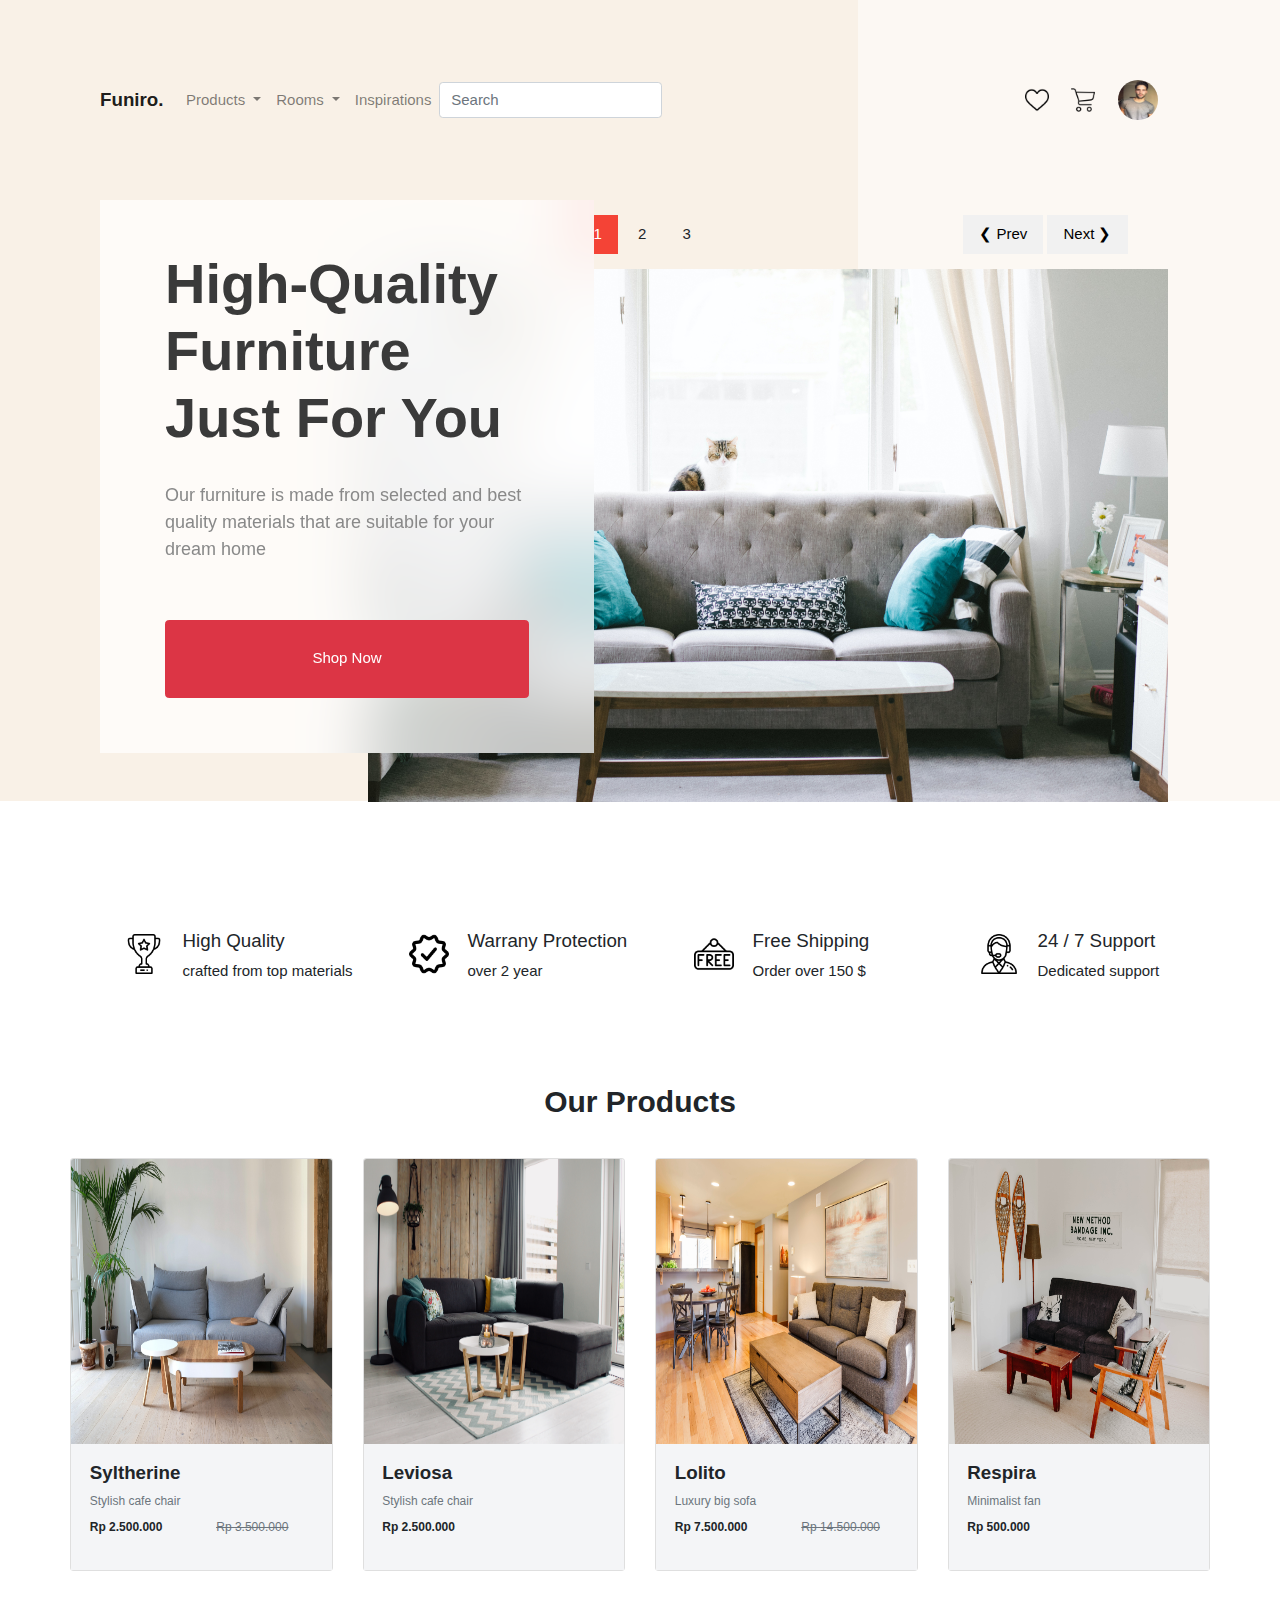
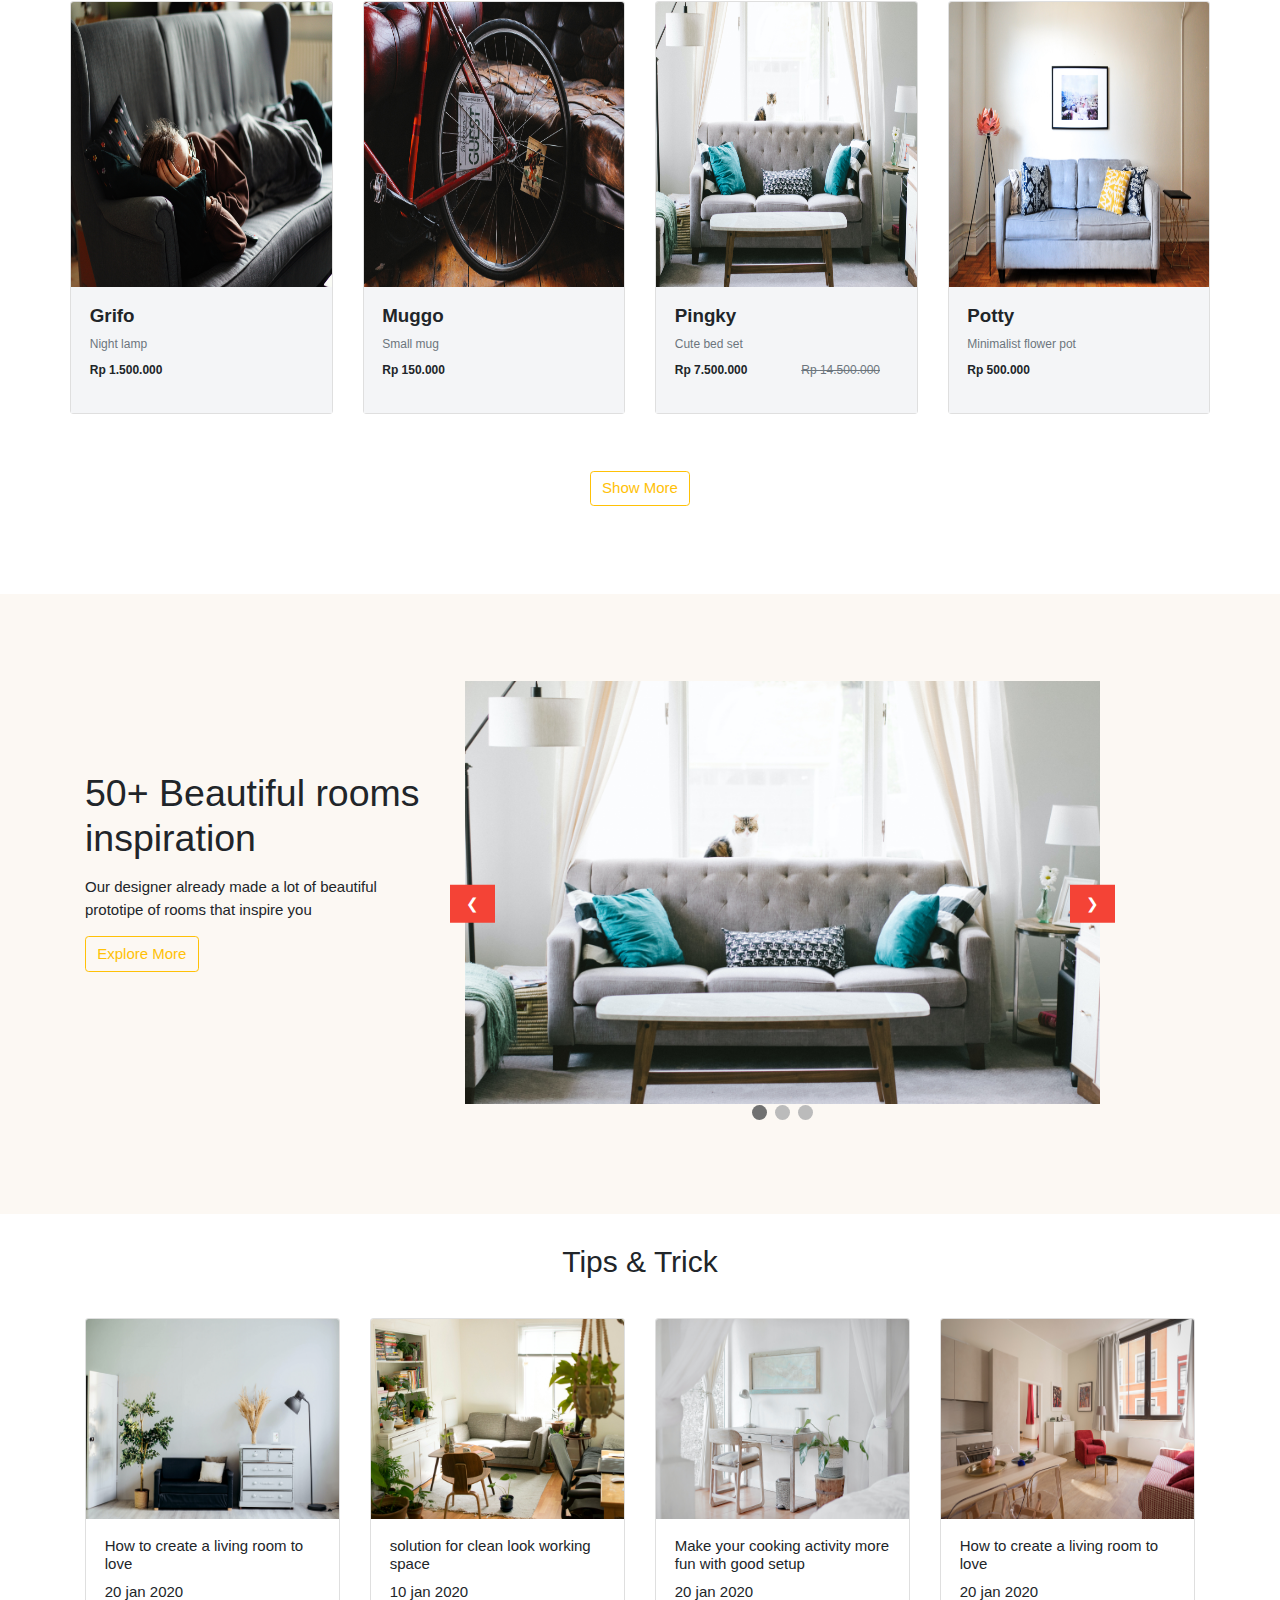
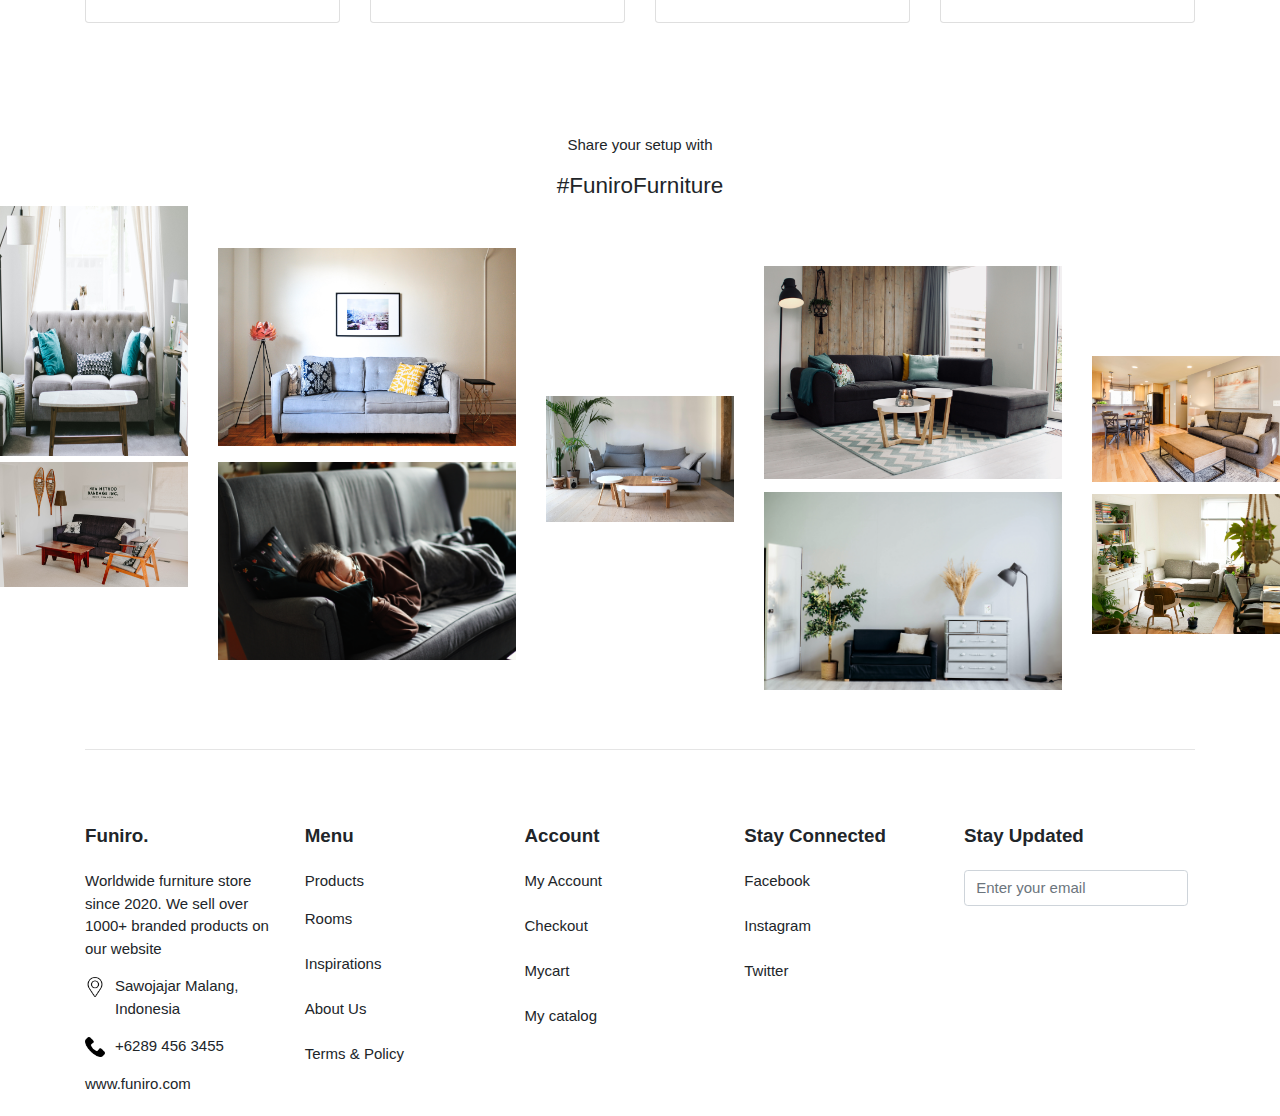
==== index.html @ ca083a2a "Web_Funiro" ====
<!DOCTYPE html>
<html lang="en">
  <head>
    <meta charset="UTF-8" />
    <meta name="viewport" content="width=device-width, initial-scale=1.0" />
    <title>Document</title>
    <link rel="stylesheet" href="https://www.w3schools.com/w3css/4/w3.css" />
    <link rel="stylesheet" href="assets/css/styles.css" />
    <link
      rel="stylesheet"
      href="https://maxcdn.bootstrapcdn.com/bootstrap/4.0.0/css/bootstrap.min.css"
      integrity="sha384-Gn5384xqQ1aoWXA+058RXPxPg6fy4IWvTNh0E263XmFcJlSAwiGgFAW/dAiS6JXm"
      crossorigin="anonymous"
    />
  </head>
  <body>
    <div class="above-the-fold">
      <div class="row">
        <div
          class="col-8"
          
        ></div>
        <div
          class="col-4"
          
        ></div>
      </div>
    </div>
    <div class="container">
      <div class="navbarPosition">
        <nav class="navbar navbar-expand-lg navbar-light">
          <a class="navbar-brand font-weight-bold" href="#">Funiro.</a>
          <button
            class="navbar-toggler"
            type="button"
            data-toggle="collapse"
            data-target="#navbarSupportedContent"
            aria-controls="navbarSupportedContent"
            aria-expanded="false"
            aria-label="Toggle navigation"
          >
            <span class="navbar-toggler-icon"></span>
          </button>
          <div class="collapse navbar-collapse" id="navbarSupportedContent">
            <ul class="navbar-nav mr-auto">
              <li class="nav-item dropdown">
                <a
                  class="nav-link dropdown-toggle"
                  href="#"
                  id="navbarDropdown"
                  role="button"
                  data-toggle="dropdown"
                  aria-haspopup="true"
                  aria-expanded="false"
                >
                  Products
                </a>
                <div class="dropdown-menu" aria-labelledby="navbarDropdown">
                  <a class="dropdown-item" href="#">Action</a>
                  <a class="dropdown-item" href="#">Another action</a>
                  <div class="dropdown-divider"></div>
                  <a class="dropdown-item" href="#">Something else here</a>
                </div>
              </li>
              <li class="nav-item dropdown">
                <a
                  class="nav-link dropdown-toggle"
                  href="#"
                  id="navbarDropdown"
                  role="button"
                  data-toggle="dropdown"
                  aria-haspopup="true"
                  aria-expanded="false"
                >
                  Rooms
                </a>
                <div class="dropdown-menu" aria-labelledby="navbarDropdown">
                  <a class="dropdown-item" href="#">Action</a>
                  <a class="dropdown-item" href="#">Another action</a>
                  <div class="dropdown-divider"></div>
                  <a class="dropdown-item" href="#">Something else here</a>
                </div>
              </li>
              <li class="nav-item">
                <a class="nav-link" href="#">Inspirations</a>
              </li>
              <form class="form-inline my-2 my-lg-0">
                <input
                  class="form-control mr-sm-2"
                  type="search"
                  placeholder="Search"
                  aria-label="Search"
                />
              </form>
            </ul>
            <form class="form-inline my-2 my-lg-0">
              <img
                src="assets/img/heart.png"
                width="24px"
                height="24px"
                class="mr-sm-4"
              />
              <img
                src="assets/img/shopping-cart.png"
                width="24px"
                height="24px"
                class="mr-sm-4"
              />
              <img
                src="assets/img/man.jpg"
                width="40px"
                height="40px"
                class="mr-sm-4 rounded-circle"
              />
            </form>
          </div>
        </nav>
      </div>
    </div>
    <div class="hero">
      <div class="container">
        <div class="row">
          <div class="col mb-4">
            <h1 class="positionText font-weight-bold">
              High-Quality Furniture Just For You
            </h1>
          </div>
        </div>
        <div class="row">
          <div class="col">
            <p class="content">
              Our furniture is made from selected and best quality materials
              that are suitable for your dream home
            </p>
          </div>
        </div>
        <div class="row">
          <div class="col">
            <div class="box">
              <button
                type="button"
                class="btn btn-danger btn-block size-button"
              >
                Shop Now
              </button>
            </div>
          </div>
        </div>
      </div>
    </div>
    <div class="imgGallery">
      <div class="positionGallery">
        <div class="position-button">
          <button class="w3-button demo" onclick="currentDiv(1)">1</button>
          <button class="w3-button demo" onclick="currentDiv(2)">2</button>
          <button class="w3-button demo" onclick="currentDiv(3)">3</button>
          <div class="Gallery-section">
            <button class="w3-button w3-light-grey" onclick="plusDivs(-1)">
              ❮ Prev
            </button>
            <button class="w3-button w3-light-grey" onclick="plusDivs(1)">
              Next ❯
            </button>
          </div>
        </div>
      </div>
      <div class="positionText">
        <div class="w3-content" style="max-width: 800px">
          <img
            class="mySlides"
            src="assets/img/sofa/01.jpg"
            style="width: 100%"
          />
          <img
            class="mySlides"
            src="assets/img/sofa/02.jpg"
            style="width: 100%"
          />
          <img
            class="mySlides"
            src="assets/img/sofa/03.jpg"
            style="width: 100%"
          />
        </div>
      </div>
    </div>
    <section class="feature">
      <div class="container">
        <div class="row">
          <div class="col-lg-3">
            <div class="row">
              <div class="col-2">
                <img
                  src="assets/img/icon/trophy.png"
                  width="40px"
                  height="40px"
                  class="imgCenter"
                />
              </div>
              <div class="col-10 center-text">
                <h5>High Quality</h5>
                <p>crafted from top materials</p>
              </div>
            </div>
          </div>
          <div class="col-lg-3">
            <div class="row">
              <div class="col-2">
                <img
                  src="assets/img/icon/checked.png"
                  width="40px"
                  height="40px"
                  class="imgCenter"
                />
              </div>
              <div class="col-10 center-text">
                <h5>Warrany Protection</h5>
                <p>over 2 year</p>
              </div>
            </div>
          </div>
          <div class="col-lg-3">
            <div class="row">
              <div class="col-2">
                <img
                  src="assets/img/icon/free.png"
                  width="40px"
                  height="40px"
                  class="imgCenter"
                />
              </div>
              <div class="col-10 center-text">
                <h5>Free Shipping</h5>
                <p>Order over 150 $</p>
              </div>
            </div>
          </div>
          <div class="col-lg-3">
            <div class="row">
              <div class="col-2">
                <img
                  src="assets/img/icon/support.png"
                  width="40px"
                  height="40px"
                  class="imgCenter"
                />
              </div>
              <div class="col-10 center-text">
                <h5>24 / 7 Support</h5>
                <p>Dedicated support</p>
              </div>
            </div>
          </div>
        </div>
      </div>
    </section>

    <section class="our-products">
      <div class="container">
        <h2 class="text-center font-weight-bold">Our Products</h2>
        <div class="row positionText">
          <div class="card-deck">
            <div class="card">
              <img
                class="card-img-top"
                src="assets/img/sofa/03.jpg"
                height="285px"
              />
              <div class="card-body" style="background-color: #f4f5f7">
                <div class="row">
                  <div class="col-lg-12 mb-2">
                    <h5 class="card-text font-weight-bold">Syltherine</h5>
                  </div>
                  <div class="col mb-2">
                    <small
                      ><p class="card-text text-muted">
                        Stylish cafe chair
                      </p></small
                    >
                  </div>
                </div>
                <div class="row">
                  <div class="col-lg-6">
                    <small
                      ><p class="card-text font-weight-bold">
                        Rp 2.500.000
                      </p></small
                    >
                  </div>
                  <div class="col-lg-6 text-muted">
                    <small
                      ><del
                        ><p><del>Rp 3.500.000</del></p></del
                      ></small
                    >
                  </div>
                </div>
              </div>
            </div>

            <div class="card">
              <img
                class="card-img-top"
                src="assets/img/sofa/04.jpg"
                height="285px"
              />
              <div class="card-body" style="background-color: #f4f5f7">
                <div class="row">
                  <div class="col-lg-12 mb-2">
                    <h5 class="card-text font-weight-bold">Leviosa</h5>
                  </div>
                  <div class="col mb-2">
                    <small
                      ><p class="card-text text-muted">
                        Stylish cafe chair
                      </p></small
                    >
                  </div>
                </div>
                <div class="row">
                  <div class="col-lg-6">
                    <small
                      ><p class="card-text font-weight-bold">
                        Rp 2.500.000
                      </p></small
                    >
                  </div>
                </div>
              </div>
            </div>

            <div class="card">
              <img
                class="card-img-top"
                src="assets/img/sofa/05.jpg"
                height="285px"
              />
              <div class="card-body" style="background-color: #f4f5f7">
                <div class="row">
                  <div class="col-lg-12 mb-2">
                    <h5 class="card-text font-weight-bold">Lolito</h5>
                  </div>
                  <div class="col mb-2">
                    <small
                      ><p class="card-text text-muted">
                        Luxury big sofa
                      </p></small
                    >
                  </div>
                </div>
                <div class="row">
                  <div class="col-lg-6">
                    <small
                      ><p class="card-text font-weight-bold">
                        Rp 7.500.000
                      </p></small
                    >
                  </div>
                  <div class="col-lg-6 text-muted">
                    <small
                      ><p><del>Rp 14.500.000</del></p></small
                    >
                  </div>
                </div>
              </div>
            </div>

            <div class="card">
              <img
                class="card-img-top"
                src="assets/img/sofa/06.jpg"
                height="285px"
              />
              <div class="card-body" style="background-color: #f4f5f7">
                <div class="row">
                  <div class="col-lg-12 mb-2">
                    <h5 class="card-text font-weight-bold">Respira</h5>
                  </div>
                  <div class="col mb-2">
                    <small
                      ><p class="card-text text-muted">Minimalist fan</p></small
                    >
                  </div>
                </div>
                <div class="row">
                  <div class="col-lg-6">
                    <small>
                      <p class="card-text font-weight-bold">
                        Rp 500.000
                      </p></small
                    >
                  </div>
                </div>
              </div>
            </div>
          </div>
        </div>
        <div class="row positionText">
          <div class="card-deck">
            <div class="card">
              <img
                class="card-img-top"
                src="assets/img/sofa/07.jpg"
                height="285px"
              />
              <div class="card-body" style="background-color: #f4f5f7">
                <div class="row">
                  <div class="col-lg-12 mb-2">
                    <h5 class="card-text font-weight-bold">Grifo</h5>
                  </div>
                  <div class="col mb-2">
                    <small>
                      <p class="card-text text-muted">Night lamp</p></small
                    >
                  </div>
                </div>
                <div class="row">
                  <div class="col-lg-6">
                    <small>
                      <p class="card-text font-weight-bold">
                        Rp 1.500.000
                      </p></small
                    >
                  </div>
                </div>
              </div>
            </div>

            <div class="card">
              <img
                class="card-img-top"
                src="assets/img/sofa/08.jpg"
                height="285px"
              />
              <div class="card-body" style="background-color: #f4f5f7">
                <div class="row">
                  <div class="col-lg-12 mb-2">
                    <h5 class="card-text font-weight-bold">Muggo</h5>
                  </div>
                  <div class="col mb-2">
                    <small>
                      <p class="card-text text-muted">Small mug</p></small
                    >
                  </div>
                </div>
                <div class="row">
                  <div class="col-lg-6">
                    <small>
                      <p class="card-text font-weight-bold">
                        Rp 150.000
                      </p></small
                    >
                  </div>
                </div>
              </div>
            </div>

            <div class="card">
              <img
                class="card-img-top"
                src="assets/img/sofa/01.jpg"
                height="285px"
              />
              <div class="card-body" style="background-color: #f4f5f7">
                <div class="row">
                  <div class="col-lg-12 mb-2">
                    <h5 class="card-text font-weight-bold">Pingky</h5>
                  </div>
                  <div class="col mb-2">
                    <small
                      ><p class="card-text text-muted">Cute bed set</p></small
                    >
                  </div>
                </div>
                <div class="row">
                  <div class="col-lg-6">
                    <small>
                      <p class="card-text font-weight-bold">
                        Rp 7.500.000
                      </p></small
                    >
                  </div>
                  <div class="col-lg-6 text-muted">
                    <small
                      ><del><p>Rp 14.500.000</p></del></small
                    >
                  </div>
                </div>
              </div>
            </div>

            <div class="card">
              <img
                class="card-img-top"
                src="assets/img/sofa/02.jpg"
                height="285px"
              />
              <div class="card-body" style="background-color: #f4f5f7">
                <div class="row">
                  <div class="col-lg-12 mb-2">
                    <h5 class="card-text font-weight-bold">Potty</h5>
                  </div>
                  <div class="col mb-2">
                    <small
                      ><p class="card-text text-muted">
                        Minimalist flower pot
                      </p></small
                    >
                  </div>
                </div>
                <div class="row">
                  <div class="col-lg-6">
                    <small
                      ><p class="card-text font-weight-bold">
                        Rp 500.000
                      </p></small
                    >
                  </div>
                </div>
              </div>
            </div>
          </div>
        </div>
        <div class="buttonPosition">
          <button type="button" class="btn btn-outline-warning">
            Show More
          </button>
        </div>
      </div>
    </section>
    <section class="inspiration">
      <div class="container">
        <div class="row">
          <div class="col-4">
            <div class="content">
              <h1 class="mb-3">50+ Beautiful rooms inspiration</h1>
              <p class="mb-3">
                Our designer already made a lot of beautiful prototipe of rooms
                that inspire you
              </p>
              <button type="button" class="btn btn-outline-warning">
                Explore More
              </button>
            </div>
          </div>
          <div class="col-7">
            <div class="row">
              <div class="col">
                <div class="slider">
                  <div class="positionText">
                    <div class="w3-content">
                      <img
                        class="slider-long"
                        src="assets/img/sofa/01.jpg"
                        style="width: 100%"
                      />
                      <img
                        class="slider-long"
                        src="assets/img/sofa/02.jpg"
                        style="width: 100%"
                      />
                      <img
                        class="slider-long"
                        src="assets/img/sofa/03.jpg"
                        style="width: 100%"
                      />
                      <div class="Gallery-section">
                        <button
                          class="w3-button w3-display-left w3-red"
                          onclick="plusSlides(-1)"
                        >
                          ❮
                        </button>
                        <button
                          class="w3-button w3-display-right w3-red"
                          onclick="plusSlides(+1)"
                        >
                          ❯
                        </button>
                        <div style="text-align: center">
                          <span class="dot" onclick="currentSlide(1)"></span>
                          <span class="dot" onclick="currentSlide(2)"></span>
                          <span class="dot" onclick="currentSlide(3)"></span>
                        </div>
                      </div>
                    </div>
                  </div>
                </div>
              </div>
            </div>
          </div>
        </div>
      </div>
    </section>
    <section class="tips-trick">
      <div class="container">
        <h2 class="text-center">Tips & Trick</h2>
        <div class="row positionText">
          <div class="col">
            <div class="card">
              <img
                class="card-img-top"
                src="assets/img/sofa/09.jpg"
                height="200px"
              />
              <div class="card-body">
                <h6>How to create a living room to love</h6>
                <p class="card-text">20 jan 2020</p>
              </div>
            </div>
          </div>
          <div class="col">
            <div class="card">
              <img
                class="card-img-top"
                src="assets/img/sofa/10.jpg"
                height="200px"
              />
              <div class="card-body">
                <h6>solution for clean look working space</h6>
                <p class="card-text">10 jan 2020</p>
              </div>
            </div>
          </div>
          <div class="col">
            <div class="card">
              <img
                class="card-img-top"
                src="assets/img/sofa/11.jpg"
                height="200px"
              />
              <div class="card-body">
                <h6>Make your cooking activity more fun with good setup</h6>
                <p class="card-text">20 jan 2020</p>
              </div>
            </div>
          </div>
          <div class="col">
            <div class="card">
              <img
                class="card-img-top"
                src="assets/img/sofa/12.jpg"
                height="200px"
              />
              <div class="card-body">
                <h6>How to create a living room to love</h6>
                <p class="card-text">20 jan 2020</p>
              </div>
            </div>
          </div>
        </div>
      </div>
    </section>
    <section class="share">
      <div class="container">
        <div class="text-center">
          <p>Share your setup with</p>
          <h4>#FuniroFurniture</h4>
        </div>
      </div>
      <div class="image-grid">
        <div class="row">
          <div class="col-2">
            <img src="assets/img/sofa/01.jpg" height="250px" />
          </div>
          <div class="col-3" style="margin-top: 42px">
            <img src="assets/img/sofa/02.jpg" />
          </div>
          <div class="col-2" style="margin-top: 190px">
            <img src="assets/img/sofa/03.jpg" />
          </div>
          <div class="col-3" style="margin-top: 60px">
            <img src="assets/img/sofa/04.jpg" />
          </div>
          <div class="col-2" style="margin-top: 150px">
            <img src="assets/img/sofa/05.jpg" />
          </div>
        </div>
        <div class="row">
          <div class="col-2" style="margin-top: -60px">
            <img src="assets/img/sofa/06.jpg" />
          </div>
          <div class="col-3" style="margin-top: -60px">
            <img src="assets/img/sofa/07.jpg" />
          </div>
          <div class="col-2"></div>
          <div class="col-3" style="margin-top: -30px">
            <img src="assets/img/sofa/09.jpg" />
          </div>
          <div class="col-2" style="margin-top: -28px">
            <img src="assets/img/sofa/10.jpg" />
          </div>
        </div>
      </div>
    </section>

    <footer>
      <div class="container">
        <hr style="width: 100%" />
        <div class="row positionText">
          <div class="col">
            <div class="row mb-3">
              <div class="col"><h5 class="font-weight-bold">Funiro.</h5></div>
            </div>
            <div class="row">
              <div class="col">
                <p>
                  Worldwide furniture store since 2020. We sell over 1000+
                  branded products on our website
                </p>
              </div>
            </div>
            <div class="row">
              <div class="col-1">
                <img
                  src="assets/img/icon/location.png"
                  width="20px"
                  height="20px"
                />
              </div>
              <div class="col-10"><p>Sawojajar Malang, Indonesia</p></div>
            </div>
            <div class="row">
              <div class="col-1">
                <img
                  src="assets/img/icon/phone-call.png"
                  width="20px"
                  height="20px"
                />
              </div>
              <div class="col-10"><p>+6289 456 3455</p></div>
            </div>
            <div class="row">
              <div class="col"><p>www.funiro.com</p></div>
            </div>
          </div>
          <div class="col">
            <div class="row mb-3">
              <div class="col"><h5 class="font-weight-bold">Menu</h5></div>
            </div>
            <div class="row">
              <div class="col">
                <p>Products</p>
              </div>
            </div>
            <div class="row mb-2">
              <div class="col"><p>Rooms</p></div>
            </div>
            <div class="row mb-2">
              <div class="col"><p>Inspirations</p></div>
            </div>
            <div class="row mb-2">
              <div class="col"><p>About Us</p></div>
            </div>
            <div class="row mb-2">
              <div class="col"><p>Terms & Policy</p></div>
            </div>
          </div>
          <div class="col">
            <div class="row mb-3">
              <div class="col"><h5 class="font-weight-bold">Account</h5></div>
            </div>
            <div class="row mb-2">
              <div class="col">
                <p>My Account</p>
              </div>
            </div>
            <div class="row mb-2">
              <div class="col"><p>Checkout</p></div>
            </div>
            <div class="row mb-2">
              <div class="col"><p>Mycart</p></div>
            </div>
            <div class="row mb-2">
              <div class="col"><p>My catalog</p></div>
            </div>
          </div>
          <div class="col">
            <div class="row mb-3">
              <div class="col">
                <h5 class="font-weight-bold">Stay Connected</h5>
              </div>
            </div>
            <div class="row mb-2">
              <div class="col">
                <p>Facebook</p>
              </div>
            </div>
            <div class="row mb-2">
              <div class="col"><p>Instagram</p></div>
            </div>
            <div class="row mb-2">
              <div class="col"><p>Twitter</p></div>
            </div>
          </div>
          <div class="col">
            <div class="row mb-3">
              <div class="col">
                <h5 class="font-weight-bold">Stay Updated</h5>
              </div>
            </div>
            <div class="row mb-2">
              <div class="col">
                <form class="form-inline my-2 my-lg-0">
                  <input
                    class="form-control mr-sm-2"
                    type="Enter your email"
                    placeholder="Enter your email"
                    aria-label="Enter your email"
                  />
                </form>
              </div>
            </div>
          </div>
        </div>
      </div>
    </footer>

    <script src="assets/js/slider.js"></script>
    <script
      src="https://code.jquery.com/jquery-3.2.1.slim.min.js"
      integrity="sha384-KJ3o2DKtIkvYIK3UENzmM7KCkRr/rE9/Qpg6aAZGJwFDMVNA/GpGFF93hXpG5KkN"
      crossorigin="anonymous"
    ></script>
    <script
      src="https://cdnjs.cloudflare.com/ajax/libs/popper.js/1.12.9/umd/popper.min.js"
      integrity="sha384-ApNbgh9B+Y1QKtv3Rn7W3mgPxhU9K/ScQsAP7hUibX39j7fakFPskvXusvfa0b4Q"
      crossorigin="anonymous"
    ></script>
    <script
      src="https://maxcdn.bootstrapcdn.com/bootstrap/4.0.0/js/bootstrap.min.js"
      integrity="sha384-JZR6Spejh4U02d8jOt6vLEHfe/JQGiRRSQQxSfFWpi1MquVdAyjUar5+76PVCmYl"
      crossorigin="anonymous"
    ></script>
  </body>
</html>
---- assets/css/styles.css ----
body {
  margin: 0;
}
.above-the-fold {
  position: absolute;
  width: 100%;
}
.above-the-fold .col-8 {
  background-color: #f9f1e7;
  height: 801px;
}
.above-the-fold .col-4 {
  background-color: #fcf8f3;
  height: 801px;
}
nav {
  display: flex;
  justify-content: center;
  align-items: center;
  height: 200px;
}
.imgGallery {
  height: 623px;
  position: relative;
}
.feature {
  height: 261px;
  display: flex;
  justify-content: center;
  align-items: center;
  padding-left: 100px;
}

.feature .center-text {
  display: block;
  margin: 0px auto;
  padding-top: 20px;
}

.imgCenter {
  position: absolute;
  margin: auto;
  top: 0;
  left: 0;
  right: 0;
  bottom: 0;
}

.our-products {
  background-color: #ffffff;
  height: 1110px;
}
.our-products .positionText {
  padding-top: 30px;
  z-index: 1;
}

.our-products .buttonPosition {
  display: flex;
  justify-content: center;
  align-items: center;
  height: 150px;
}

.inspiration {
  background-color: #fcf8f3;
  height: 620px;
  display: flex;
  justify-content: center;
  align-items: center;
}

.inspiration .content {
  width: 350px;
}

.inspiration .positionGallery {
  position: absolute;
}
.inspiration .content {
  padding-top: 90px;
}
.tips-trick {
  background-color: #ffffff;
  height: 520px;
  padding-top: 30px;
}

.tips-trick .positionText {
  padding-top: 30px;
}
.share {
  background-color: #ffffff;
  height: 600px;
}

footer {
  background-color: #ffffff;
  height: 367px;
}

footer .positionText {
  padding-top: 60px;
}

.mySlides {
  display: none;
}

.hero {
  background: rgba(255, 255, 255, 0.72);
  backdrop-filter: blur(31px);
  height: 553px;
  width: 494px;
  position: absolute;
  padding: 50px;
  margin-left: 100px;
  z-index: 1;
}

.hero .positionText {
  font-style: normal;
  font-weight: bold;
  font-size: 56px;
  line-height: 120%;
  color: #3a3a3a;
}

.hero .size-button {
  height: 78px;
}

.hero .box {
  width: 374px;
  height: 120px;
  display: table-cell;
  text-align: center;
  vertical-align: bottom;
}

.hero .content {
  font-style: normal;
  font-weight: 300;
  font-size: 18px;
  line-height: 150%;
  color: #898989;
}

.imgGallery .positionText {
  margin-left: 20%;
}

.imgGallery .position-button {
  padding-left: 45%;
}

.imgGallery .w3-center {
  padding-left: 45%;
}
.imgGallery .Gallery-section {
  float: right;
  padding-right: 20%;
}
.imgGallery .positionGallery {
  padding: 15px;
}

.share img {
  width: 100%;
}

.dot {
  cursor: pointer;
  height: 15px;
  width: 15px;
  margin: 0 2px;
  background-color: #bbb;
  border-radius: 50%;
  display: inline-block;
  transition: background-color 0.6s ease;
}
.active,
.dot:hover {
  background-color: #717171;
}

.Above {
  z-index: -999;
}

@media screen and (min-width: 768px) {
  .carousel-inner .active,
  .carousel-inner .active + .carousel-item {
    display: block;
  }
  .carousel-inner
    .carousel-item.active:not(.carousel-item-right):not(.carousel-item-left),
  .carousel-inner
    .carousel-item.active:not(.carousel-item-right):not(.carousel-item-left)
    + .carousel-item {
    -webkit-transition: none;
    transition: none;
  }
  .carousel-inner .carousel-item-next,
  .carousel-inner .carousel-item-prev {
    position: relative;
    -webkit-transform: translate3d(0, 0, 0);
    transform: translate3d(0, 0, 0);
  }
  .carousel-inner
    .active.carousel-item
    + .carousel-item
    + .carousel-item
    + .carousel-item {
    position: absolute;
    top: 0;
    right: -50%;
    z-index: -1;
    display: block;
    visibility: visible;
  }
  /* left or forward direction */
  .active.carousel-item-left + .carousel-item-next.carousel-item-left,
  .carousel-item-next.carousel-item-left + .carousel-item {
    position: relative;
    -webkit-transform: translate3d(-100%, 0, 0);
    transform: translate3d(-100%, 0, 0);
    visibility: visible;
  }
  /* farthest right hidden item must be abso position for animations */
  .carousel-inner .carousel-item-prev.carousel-item-right {
    position: absolute;
    top: 0;
    left: 0;
    z-index: -1;
    display: block;
    visibility: visible;
  }
  /* right or prev direction */
  .active.carousel-item-right + .carousel-item-prev.carousel-item-right,
  .carousel-item-prev.carousel-item-right + .carousel-item {
    position: relative;
    -webkit-transform: translate3d(100%, 0, 0);
    transform: translate3d(100%, 0, 0);
    visibility: visible;
    display: block;
    visibility: visible;
  }
}

/* Desktop and up */

@media screen and (min-width: 992px) {
  .carousel-inner .active,
  .carousel-inner .active + .carousel-item,
  .carousel-inner .active + .carousel-item + .carousel-item {
    display: block;
  }
  .carousel-inner
    .carousel-item.active:not(.carousel-item-right):not(.carousel-item-left),
  .carousel-inner
    .carousel-item.active:not(.carousel-item-right):not(.carousel-item-left)
    + .carousel-item,
  .carousel-inner
    .carousel-item.active:not(.carousel-item-right):not(.carousel-item-left)
    + .carousel-item
    + .carousel-item {
    -webkit-transition: none;
    transition: none;
  }
  .carousel-inner .carousel-item-next,
  .carousel-inner .carousel-item-prev {
    position: relative;
    -webkit-transform: translate3d(0, 0, 0);
    transform: translate3d(0, 0, 0);
  }
  .carousel-inner
    .active.carousel-item
    + .carousel-item
    + .carousel-item
    + .carousel-item {
    position: absolute;
    top: 0;
    right: -33.3333%;
    z-index: -1;
    display: block;
    visibility: visible;
  }
  /* left or forward direction */
  .active.carousel-item-left + .carousel-item-next.carousel-item-left,
  .carousel-item-next.carousel-item-left + .carousel-item,
  .carousel-item-next.carousel-item-left + .carousel-item + .carousel-item,
  .carousel-item-next.carousel-item-left
    + .carousel-item
    + .carousel-item
    + .carousel-item {
    position: relative;
    -webkit-transform: translate3d(-100%, 0, 0);
    transform: translate3d(-100%, 0, 0);
    visibility: visible;
  }
  /* farthest right hidden item must be abso position for animations */
  .carousel-inner .carousel-item-prev.carousel-item-right {
    position: absolute;
    top: 0;
    left: 0;
    z-index: -1;
    display: block;
    visibility: visible;
  }
  /* right or prev direction */
  .active.carousel-item-right + .carousel-item-prev.carousel-item-right,
  .carousel-item-prev.carousel-item-right + .carousel-item,
  .carousel-item-prev.carousel-item-right + .carousel-item + .carousel-item,
  .carousel-item-prev.carousel-item-right
    + .carousel-item
    + .carousel-item
    + .carousel-item {
    position: relative;
    -webkit-transform: translate3d(100%, 0, 0);
    transform: translate3d(100%, 0, 0);
    visibility: visible;
    display: block;
    visibility: visible;
  }
}
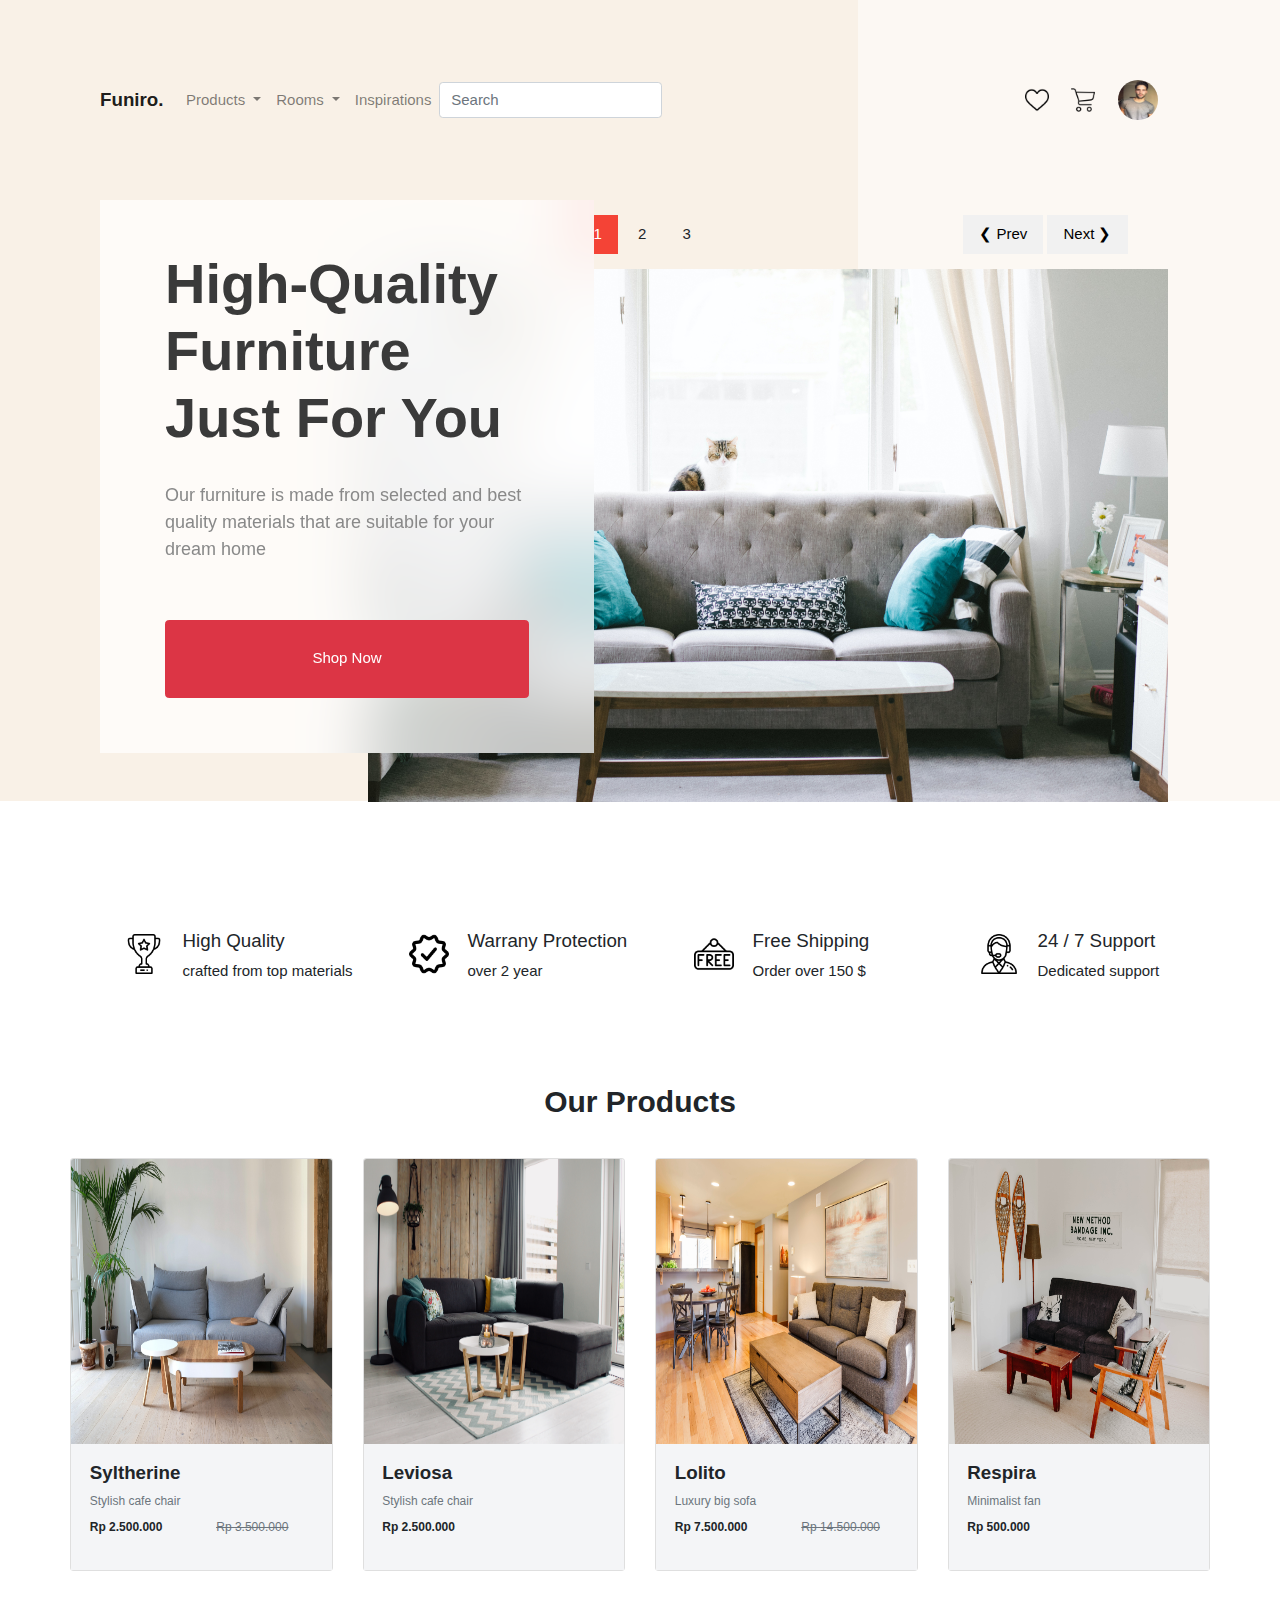
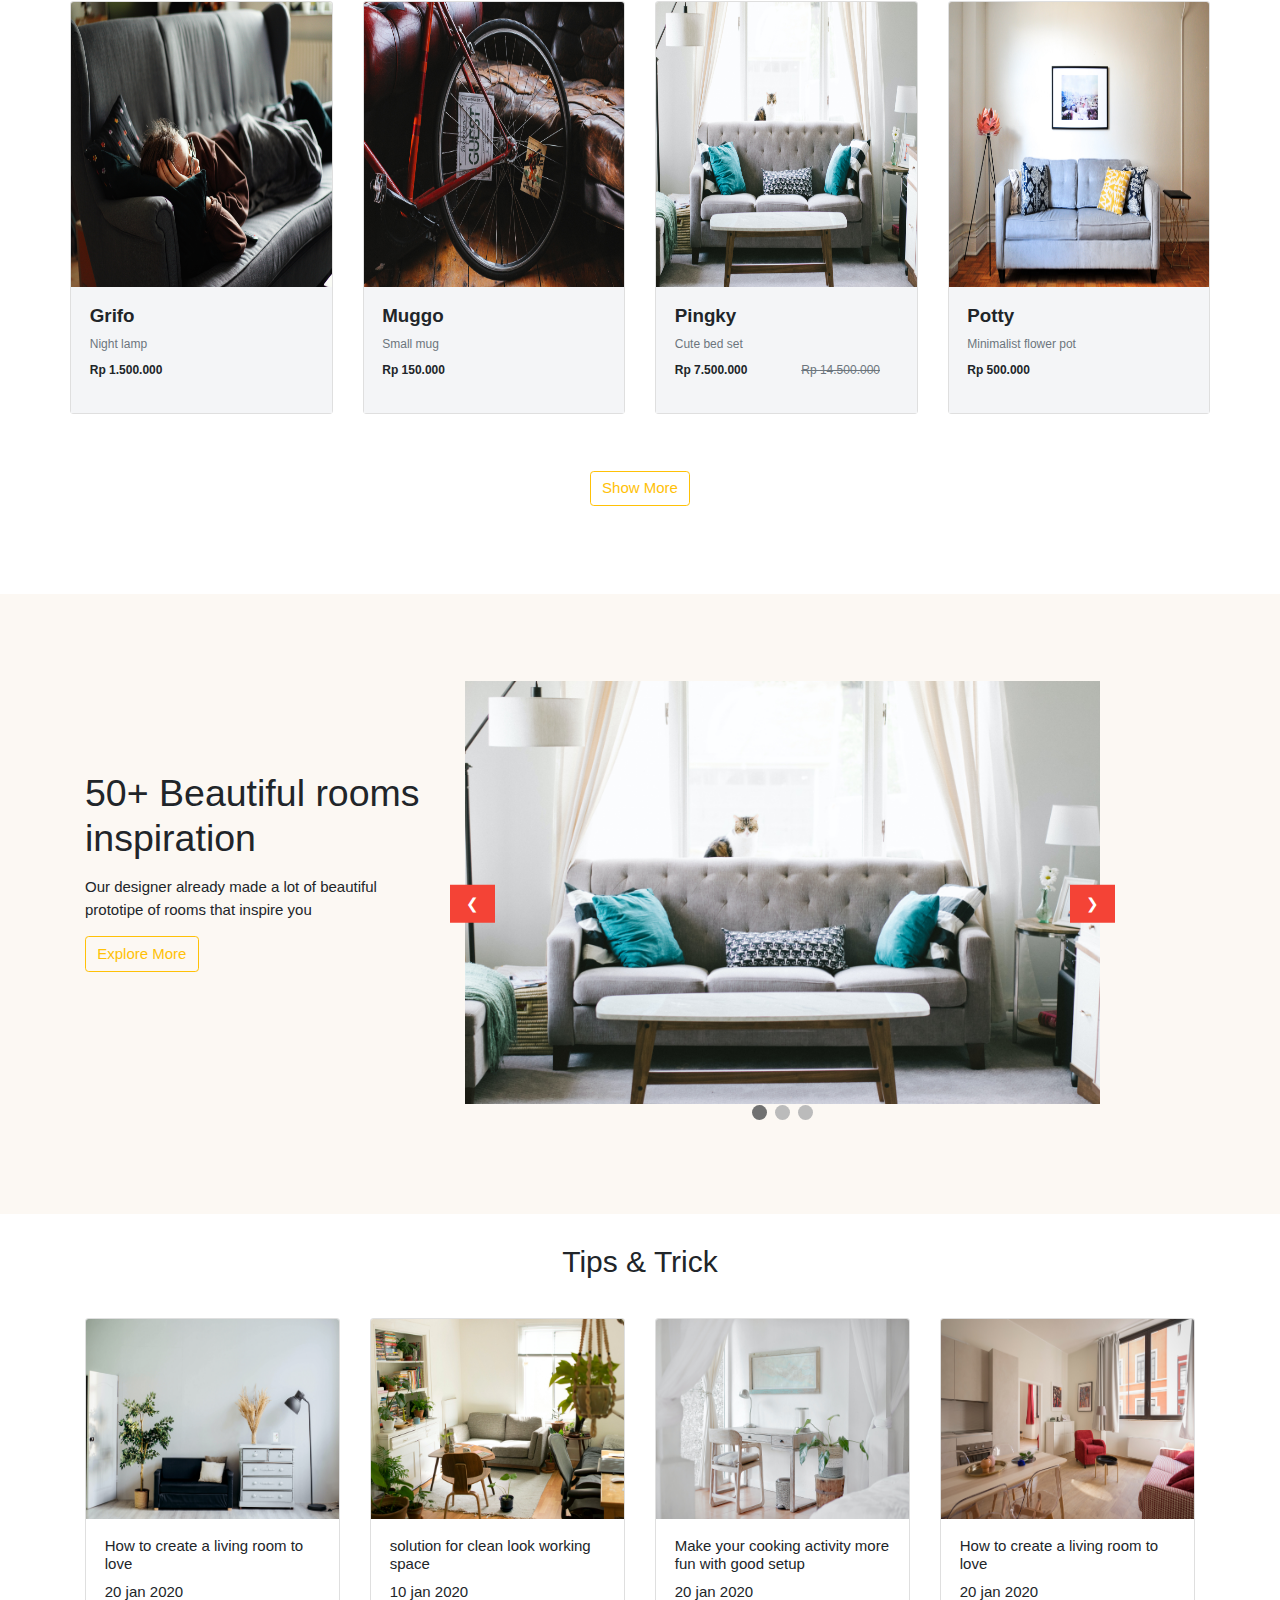
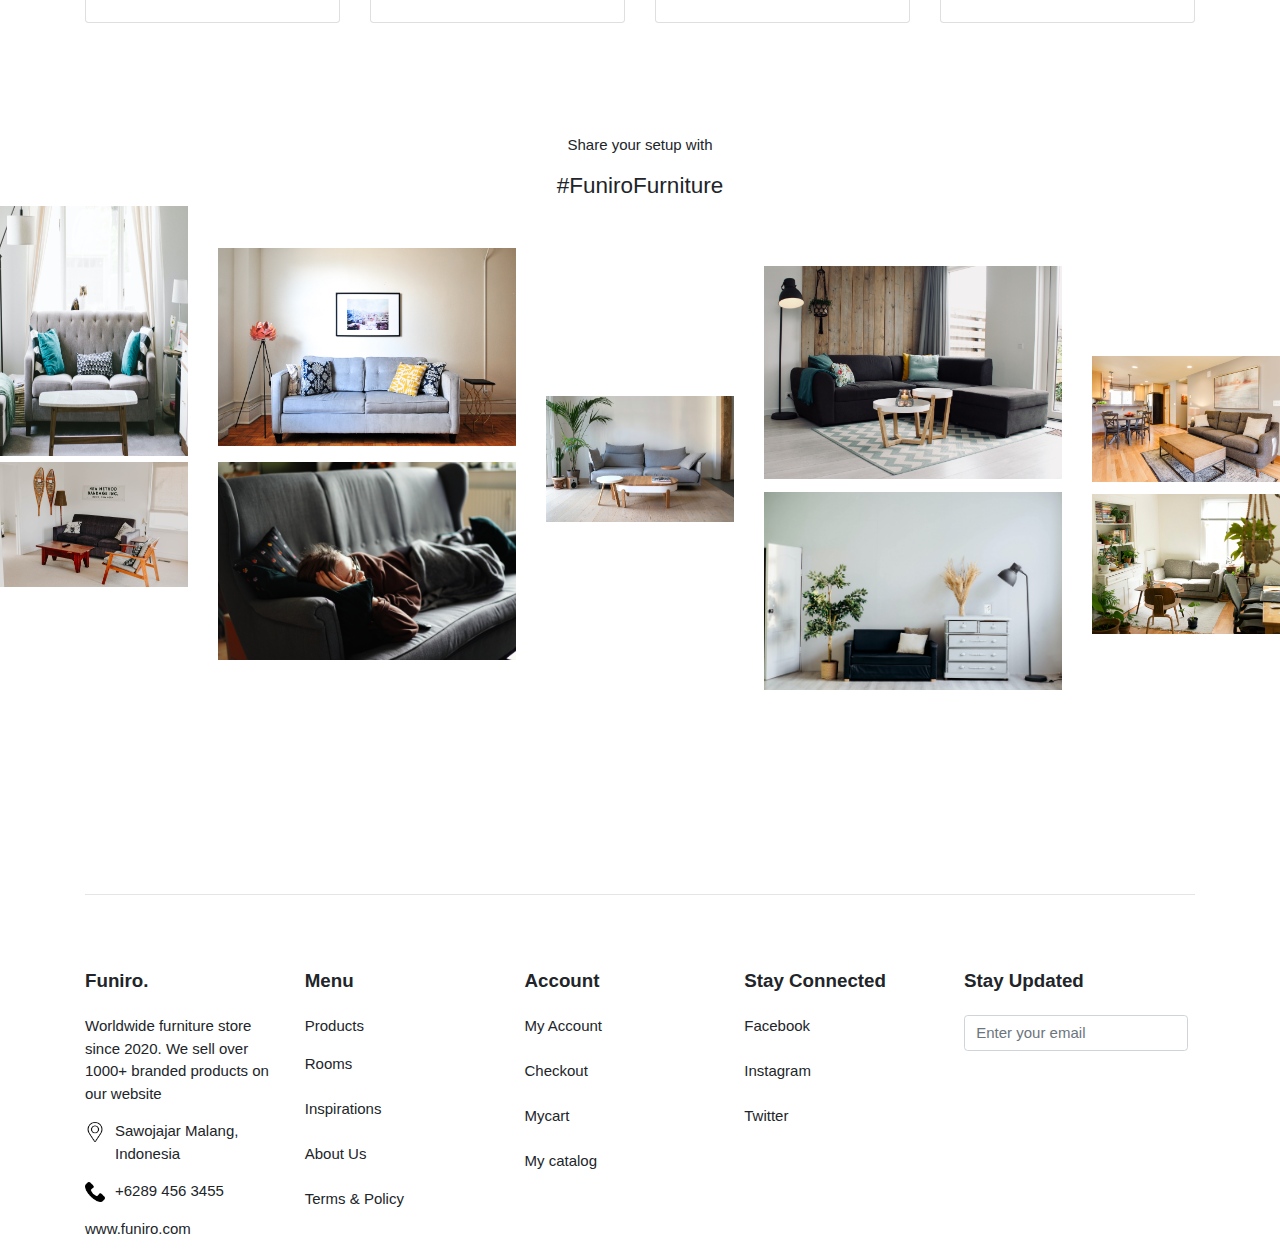
==== commit aab296ec: "update" ====
--- a/index.html
+++ b/index.html
@@ -694,7 +694,7 @@
       </div>
     </section>
 
-    <footer>
+    <footer class="pt-5">
       <div class="container">
         <hr style="width: 100%" />
         <div class="row positionText">
--- a/assets/css/styles.css
+++ b/assets/css/styles.css
@@ -91,7 +91,7 @@
 }
 .share {
   background-color: #ffffff;
-  height: 600px;
+  height: 700px;
 }
 
 footer {
@@ -219,7 +219,6 @@
     display: block;
     visibility: visible;
   }
-  /* left or forward direction */
   .active.carousel-item-left + .carousel-item-next.carousel-item-left,
   .carousel-item-next.carousel-item-left + .carousel-item {
     position: relative;
@@ -227,7 +226,6 @@
     transform: translate3d(-100%, 0, 0);
     visibility: visible;
   }
-  /* farthest right hidden item must be abso position for animations */
   .carousel-inner .carousel-item-prev.carousel-item-right {
     position: absolute;
     top: 0;
@@ -236,7 +234,6 @@
     display: block;
     visibility: visible;
   }
-  /* right or prev direction */
   .active.carousel-item-right + .carousel-item-prev.carousel-item-right,
   .carousel-item-prev.carousel-item-right + .carousel-item {
     position: relative;
@@ -248,7 +245,6 @@
   }
 }
 
-/* Desktop and up */
 
 @media screen and (min-width: 992px) {
   .carousel-inner .active,
@@ -286,7 +282,6 @@
     display: block;
     visibility: visible;
   }
-  /* left or forward direction */
   .active.carousel-item-left + .carousel-item-next.carousel-item-left,
   .carousel-item-next.carousel-item-left + .carousel-item,
   .carousel-item-next.carousel-item-left + .carousel-item + .carousel-item,
@@ -299,7 +294,6 @@
     transform: translate3d(-100%, 0, 0);
     visibility: visible;
   }
-  /* farthest right hidden item must be abso position for animations */
   .carousel-inner .carousel-item-prev.carousel-item-right {
     position: absolute;
     top: 0;
@@ -308,7 +302,6 @@
     display: block;
     visibility: visible;
   }
-  /* right or prev direction */
   .active.carousel-item-right + .carousel-item-prev.carousel-item-right,
   .carousel-item-prev.carousel-item-right + .carousel-item,
   .carousel-item-prev.carousel-item-right + .carousel-item + .carousel-item,
